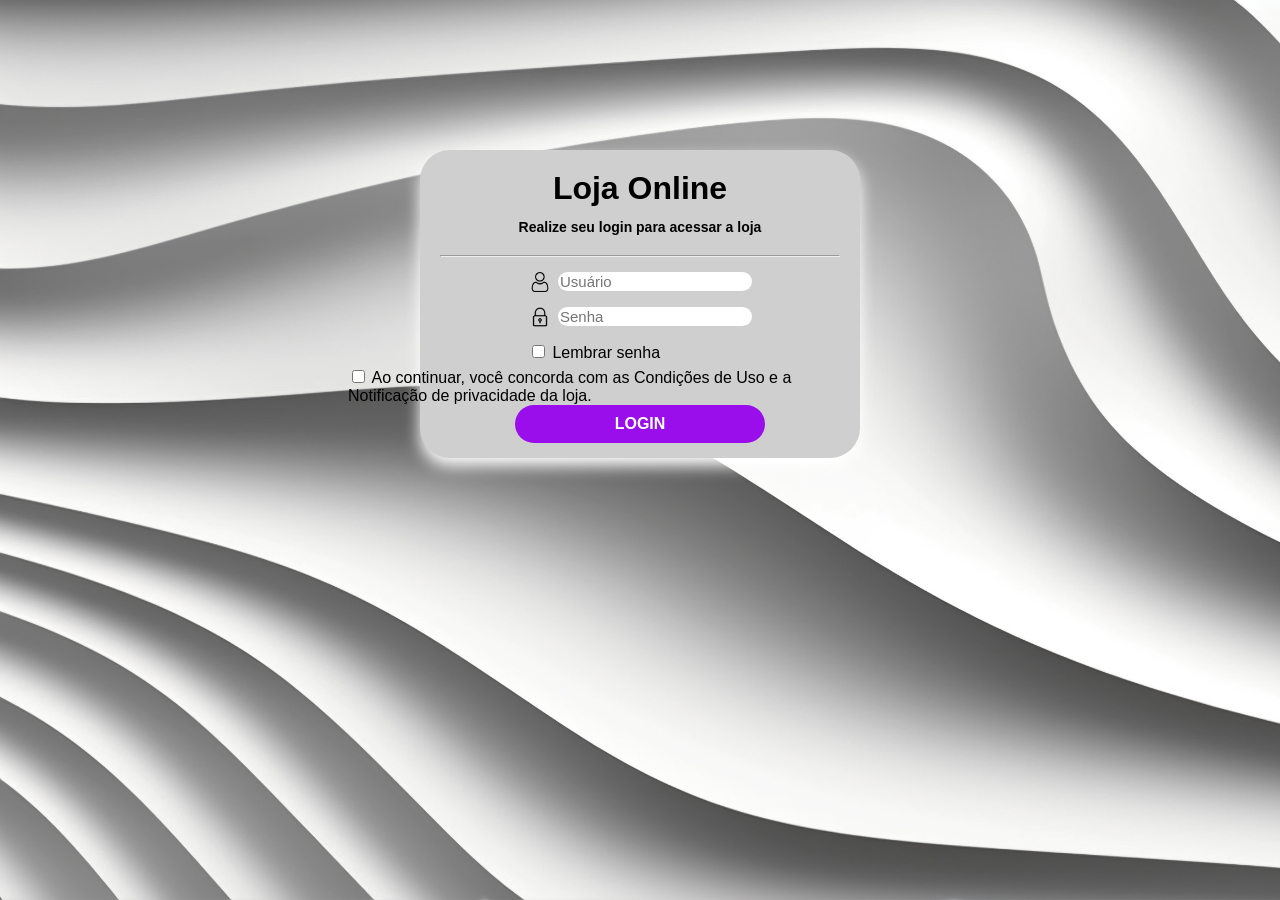
==== codigo/index.html @ 540acec7 "mudanças" ====
<!DOCTYPE html>
<html lang="en">
<link rel="stylesheet" href="style.css">
<head>
    <meta charset="UTF-8">
    <meta name="viewport" content="width=device-width, initial-scale=1.0">
    <title>Loja Online</title>
</head>
<body>

    <div class="central-login">
      <div class="central-header">
        <h1>Loja Online</h1>
        <h2>Realize seu login para acessar a loja</h2>
        <hr>
      </div>
      
      <div class="input-login">
        <input type="text" placeholder="Usuário" required>
      </div>
      <div class="input-senha">
        <input type="password" placeholder="Senha" required>
      </div>
      
      <div class="check-button">
        <label>
          <input type="checkbox" value="1">
          Lembrar senha
        </label>
        
        <label>
          <input type="checkbox" value="1">
          Ao continuar, você concorda com as Condições de Uso e a Notificação de privacidade da loja.
        </label>
      </div>
      
      <div class="central-button">
        <button type="submit">LOGIN</button>
      </div>

    </div>

</body>
</html>
---- codigo/style.css ----
/* CSS styles */
body {
  font-family: sans-serif;
  display: flex;
  flex-direction: column;
  align-items: center;
  padding: 150px 60px;
  margin: 0;
  min-height: 100vh;
  box-sizing: border-box;
  background-image: url('fundo-login.jpg');
  background-size: cover;
  background-attachment: fixed;
}

h1 {
  margin-top: 5px;
  margin-bottom: 5px;
}
h2 {
  font-size: 14px;
  margin-bottom: 20px;
}

.central-login {
  background-color: #cfcfcf;
  padding: 15px 20px;
  border-radius: 30px;
  box-shadow: 0 8px 16px white;
  width: 60%;
  max-width: 400px;
}

.central-header {
  font-size: 16px;
  text-align: center;
}
.input-login {
  margin-top: 15px;
  font-weight: bold;
  display: flex;
  align-items: start;
  flex-direction: column;

  padding-left: 30px; 
  background-image: url('user.png'); 
  background-repeat: no-repeat;
  background-position: 90px center;
  background-size: 20px;
  height: 20px;
  display: flex;
  align-items: center;
}

.input-senha {
  margin-top: 15px;
  font-weight: bold;
  display: flex;
  align-items: start;
  margin-bottom: 15px;
  gap: 5px;
  flex-direction: column;
 
  padding-left: 30px;
  background-image: url('padlock.png'); 
  background-repeat: no-repeat;
  background-position: 90px center;
  background-size: 20px;
  height: 20px;
  display: flex;
  align-items: center;
}

.input-senha input, .input-login input {
  font-size: 15px;
  border-radius: 16px;
  border:none;
  display: flex;
  align-items: center;
}

.check-button {
  gap: 5px;
  flex-direction: column;
  display: flex;
  align-items: center;
  margin-left: -92px;
}

.check-button input {
  cursor: pointer;
}

.central-button {
  width: fit-content;
  margin: 0 auto;
  display: flex;
  align-items: center;
  justify-content: center;
}

button {
  background-color: #9a0eeb;
  color: white;
  border-radius: 30px;
  padding: 10px 100px;
  border: none;
  font-size: 16px;
  font-weight: bold;
  cursor: pointer;
  transition: background-color 0.3s;
}
button:hover {
    background-color: #7105b0;
}
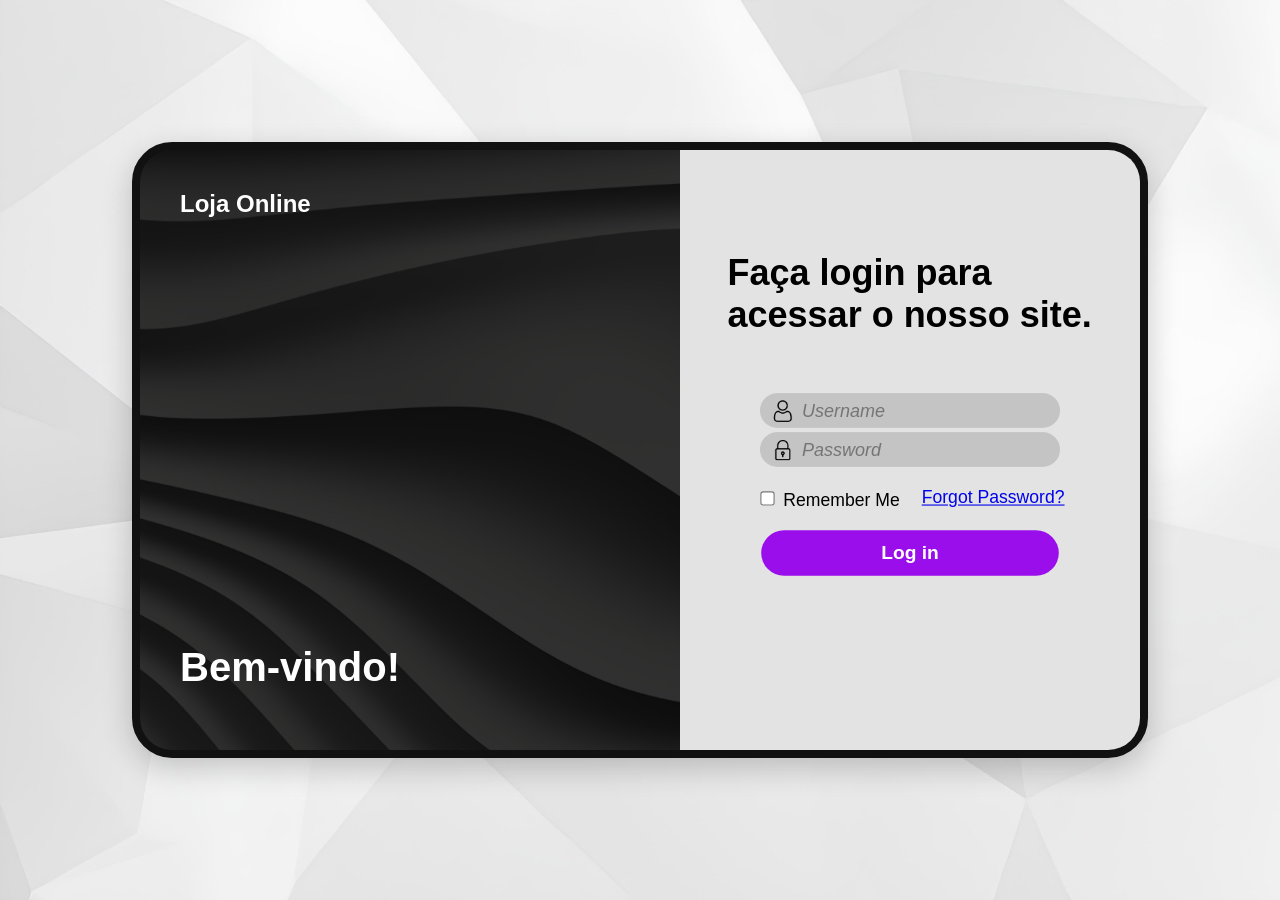
==== commit c432a597: "tela de login pronta" ====
--- a/codigo/index.html
+++ b/codigo/index.html
@@ -1,44 +1,38 @@
-<!DOCTYPE html>
-<html lang="en">
 <link rel="stylesheet" href="style.css">
-<head>
-    <meta charset="UTF-8">
-    <meta name="viewport" content="width=device-width, initial-scale=1.0">
-    <title>Loja Online</title>
-</head>
 <body>
+    <div class="main-container">
+        
+      <div class="left-side">
+        <div class="logo">Loja Online</div>
+        <h1 class="welcome-text">Bem-vindo!</h1>
+      </div>
 
-    <div class="central-login">
-      <div class="central-header">
-        <h1>Loja Online</h1>
-        <h2>Realize seu login para acessar a loja</h2>
-        <hr>
-      </div>
-      
-      <div class="input-login">
-        <input type="text" placeholder="Usuário" required>
-      </div>
-      <div class="input-senha">
-        <input type="password" placeholder="Senha" required>
-      </div>
-      
-      <div class="check-button">
-        <label>
-          <input type="checkbox" value="1">
-          Lembrar senha
-        </label>
-        
-        <label>
-          <input type="checkbox" value="1">
-          Ao continuar, você concorda com as Condições de Uso e a Notificação de privacidade da loja.
-        </label>
-      </div>
-      
-      <div class="central-button">
-        <button type="submit">LOGIN</button>
+      <div class="right-side">
+        <div class="central-login">
+          <div class="central-header">
+            <h1>Faça login para acessar o nosso site.</h1>
+          </div>
+          
+          <div class="input-login">
+            <input type="text" placeholder="Username" class="user-input" required>
+          </div>
+          <div class="input-senha">
+            <input type="password" placeholder="Password" class="senha-input" required>
+          </div>
+
+          <div class="check-button">
+            <label>
+              <input type="checkbox" value="1">
+              Remember Me
+            </label>
+            <a href="#" class="forgot-password">Forgot Password?</a>
+          </div>
+
+          <div class="central-button">
+            <button type="submit">Log in</button>
+          </div>
+        </div>
       </div>
 
     </div>
-
-</body>
-</html>+</body>
--- a/codigo/style.css
+++ b/codigo/style.css
@@ -1,90 +1,130 @@
 /* CSS styles */
+/* Limpando o body para centralizar a caixa grande perfeitamente */
 body {
-  font-family: sans-serif;
+  font-family: Poppins, sans-serif;
+  display: flex;
+  justify-content: center;
+  align-items: center; /* Centraliza na vertical */
+  margin: 0;
+  min-height: 100vh;
+  background: url(fundo.jpg); /* Fundo claro da tela toda (fora da caixa) */
+  background-size: cover;
+}
+
+/* A CAIXA NOVA (O contorno preto e arredondado da sua print) */
+.main-container {
+  display: flex;
+  width: 1000px;         /* Largura total da tela dividida */
+  min-height: 600px;     /* Altura da tela */
+  background-color: white; 
+  border-radius: 40px;   /* Bordas bem redondas */
+  box-shadow: 0 10px 30px rgba(0,0,0,0.2);
+  overflow: hidden;      /* IMPEDE que o fundo preto vaze pelas bordas redondas */
+  border: 8px solid #111; /* Borda preta por fora como na imagem */
+  background-color: #111; /* Pinta a caixa mestre de preto */
+}
+
+/* O LADO PRETO */
+.left-side {
+  flex: 1; /* Pega 50% do espaço */
+  background-color: #111; /* Cor preta */
+  color: white;
+  padding: 40px;
   display: flex;
   flex-direction: column;
-  align-items: center;
-  padding: 150px 60px;
-  margin: 0;
-  min-height: 100vh;
-  box-sizing: border-box;
-  background-image: url('fundo-login.jpg');
+  justify-content: space-between; /* Joga o logo pra cima e o welcome pra baixo */
+
+  /* Depois você coloca sua background-image aqui dentro */
+  background: url(fundo-login.jpg);
   background-size: cover;
-  background-attachment: fixed;
 }
 
-h1 {
-  margin-top: 5px;
-  margin-bottom: 5px;
+/* O LADO BRANCO */
+.right-side {
+  flex: 1; /* Pega os outros 50% do espaço */
+  background-color: #E3E3E3;
+  display: flex;
+  justify-content: center;
+  align-items: center; /* Centraliza seu formulário no meio do lado direito */
 }
-h2 {
-  font-size: 14px;
+
+
+.left-side .logo {
+  font-size: 24px;
+  font-weight: bold;
+}
+
+.left-side .welcome-text {
+  font-size: 40px;
   margin-bottom: 20px;
 }
 
-.central-login {
-  background-color: #cfcfcf;
-  padding: 15px 20px;
-  border-radius: 30px;
-  box-shadow: 0 8px 16px white;
-  width: 60%;
-  max-width: 400px;
-}
-
-.central-header {
-  font-size: 16px;
-  text-align: center;
-}
+/* O restante do seu CSS para inputs e botões (input-login, button, etc) continua igual! */
+/*------------------------------------------------*/
 .input-login {
   margin-top: 15px;
-  font-weight: bold;
+  margin-bottom: 10px;
   display: flex;
-  align-items: start;
   flex-direction: column;
-
-  padding-left: 30px; 
-  background-image: url('user.png'); 
-  background-repeat: no-repeat;
-  background-position: 90px center;
-  background-size: 20px;
-  height: 20px;
-  display: flex;
+  gap: 10px;
   align-items: center;
 }
 
+.input-login .user-input {
+  font-size: 15px;
+  border-radius: 16px;
+  background-color: #C4C4C4;
+  border: none;
+  padding: 6px 35px;
+  font-style: italic;
+  width: 250px;
+  box-sizing: border-box;
+  transform: scale(1.2);
+
+  background-image: url('user.png');
+  background-repeat: no-repeat;
+  background-position: 10px center;
+  background-size: 18px;
+}
+.input-login .user-input:focus {
+  outline: none;
+}
+/*------------------------------------------------*/
 .input-senha {
-  margin-top: 15px;
-  font-weight: bold;
+  margin-bottom: 25px;
   display: flex;
-  align-items: start;
-  margin-bottom: 15px;
-  gap: 5px;
   flex-direction: column;
- 
-  padding-left: 30px;
-  background-image: url('padlock.png'); 
-  background-repeat: no-repeat;
-  background-position: 90px center;
-  background-size: 20px;
-  height: 20px;
-  display: flex;
+  gap: 10px;
   align-items: center;
 }
 
-.input-senha input, .input-login input {
+.input-senha .senha-input {
   font-size: 15px;
   border-radius: 16px;
-  border:none;
-  display: flex;
-  align-items: center;
+  background-color: #C4C4C4;
+  border: none;
+  padding: 6px 35px;
+  font-style: italic;
+  width: 250px;
+  box-sizing: border-box;
+  transform: scale(1.2);
+
+  background-image: url('padlock.png');
+  background-repeat: no-repeat;
+  background-position: 10px center;
+  background-size: 18px;
 }
+.input-senha .senha-input:focus {
+  outline: none;
+}
+/*------------------------------------------------*/
 
 .check-button {
-  gap: 5px;
-  flex-direction: column;
+  margin-bottom: 25px;
   display: flex;
-  align-items: center;
-  margin-left: -92px;
+  justify-content: center;
+  gap: 20px;
+  transform: scale(1.1);
 }
 
 .check-button input {
@@ -97,6 +137,15 @@
   display: flex;
   align-items: center;
   justify-content: center;
+  margin-bottom: 100px;
+  transform: scale(1.2);
+}
+
+.central-header {
+  font-size: 18px;
+  font-weight: bold;
+  margin-bottom: 60px;
+  width: 365px;
 }
 
 button {
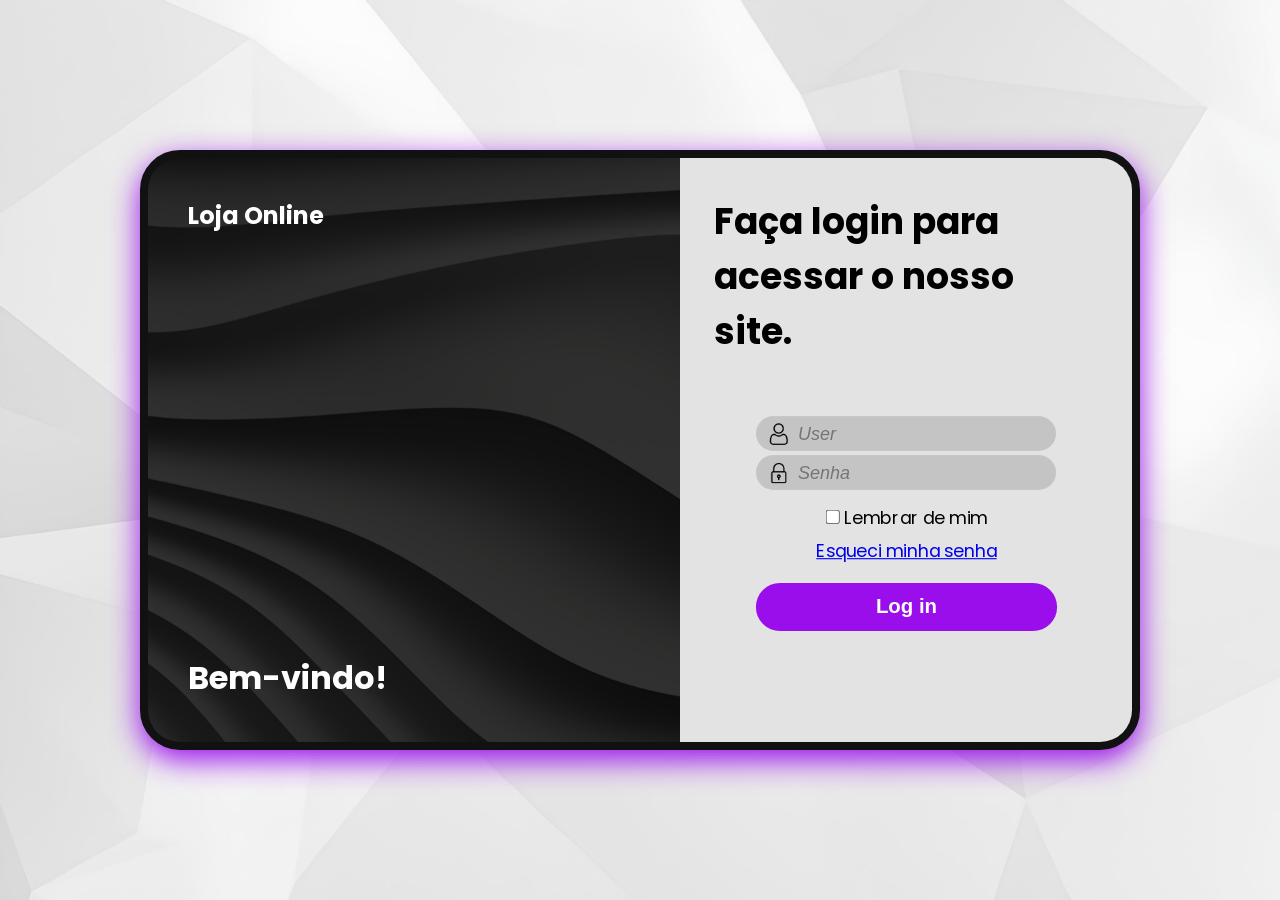
==== commit 8091418b: "terminei a parte de login e organizei o código" ====
--- a/codigo/index.html
+++ b/codigo/index.html
@@ -1,38 +1,60 @@
-<link rel="stylesheet" href="style.css">
+<!DOCTYPE html>
+<html lang="pt-br">
+  <head>
+    <title>Loja Online</title>
+    <meta charset="UTF-8">
+    <link rel="stylesheet" href="css/login.css">
+    <meta name="viewport" content="width=device-width, initial-scale=1.0">
+    <link href="https://fonts.googleapis.com/css2?family=Poppins:wght@300;400;500;600;700&display=swap" rel="stylesheet">
+  </head>
+
 <body>
-    <div class="main-container">
-        
-      <div class="left-side">
-        <div class="logo">Loja Online</div>
-        <h1 class="welcome-text">Bem-vindo!</h1>
-      </div>
 
-      <div class="right-side">
-        <div class="central-login">
-          <div class="central-header">
-            <h1>Faça login para acessar o nosso site.</h1>
-          </div>
-          
+ <!-- BLOCO PRINCIPAL -->
+  <div class="main-container">
+
+    <!-- BLOCO ESQUERDO -->
+    <div class="left-side">
+      <h2>Loja Online</h2>
+      <h1>Bem-vindo!</h1>
+    </div>
+
+    <!-- BLOCO DIREITO -->
+    <div class="right-side">
+      <div class="central-login">
+        <div class="central-header">
+          <h1>Faça login para acessar o nosso site.</h1>
+        </div>
+
+        <form onsubmit="fazerLogin(event)">
+
+          <!-- CAMPO USUÁRIO / SENHA -->
           <div class="input-login">
-            <input type="text" placeholder="Username" class="user-input" required>
+            <input type="text" id="js-user" placeholder="User" class="user-input" required>
           </div>
           <div class="input-senha">
-            <input type="password" placeholder="Password" class="senha-input" required>
+            <input type="password" id="js-senha" placeholder="Senha" class="senha-input" required>
           </div>
 
+          <!-- CAMPO CHECKBOX / ESQUECI SENHA -->
           <div class="check-button">
             <label>
               <input type="checkbox" value="1">
-              Remember Me
+              Lembrar de mim
             </label>
-            <a href="#" class="forgot-password">Forgot Password?</a>
+            <a href="#" class="forgot-password">Esqueci minha senha</a>
           </div>
 
+          <!-- CAMPO LOGIN -->
           <div class="central-button">
             <button type="submit">Log in</button>
           </div>
-        </div>
+          
+        </form>
       </div>
+    </div>
+  </div>
 
-    </div>
-</body>+<script src="login.js"></script>
+</body>
+</html>
--- a/codigo/css/login.css
+++ b/codigo/css/login.css
@@ -0,0 +1,153 @@
+* {
+  box-sizing: border-box; /*manter tamanho limite definido*/
+  margin: 0; /*tirar espaços nas bordas*/
+}
+body {
+  font-family: 'Poppins', sans-serif;
+  display: flex; /*centralizar*/
+  justify-content: center; /*horizontal*/
+  align-items: center; /*vertical*/
+  min-height: 100vh; /*altura da tela*/
+  background: url('../img/fundo.jpg');
+  background-size: cover;
+}
+
+/* CONTORNO QUE UNE AS 2 TELAS */
+.main-container {
+  display: flex;
+  width: 1000px;
+  height: 600px;
+  background-color: #111111;
+
+  overflow: hidden;
+  border-radius: 40px;
+  border: 8px solid #111111;
+  box-shadow: 0 10px 30px #9a0eeb;
+}
+
+/* LADO PRETO */
+.left-side {
+  flex: 50; /*pega 50% do main-container*/
+  color: white;
+  padding: 40px 40px;
+  display: flex;
+  flex-direction: column; /*organiza verticalmente ao inves de horizontalmente*/
+  justify-content: space-between;
+  
+  background: url('../img/fundo-login.jpg');
+  background-size: cover;
+}
+
+/* LADO BRANCO */
+.right-side {
+  flex: 50;
+  background-color: #E3E3E3;
+  display: flex;
+  justify-content: center;
+  align-items: center;
+}
+
+.central-header {
+  font-size: 18px;
+  margin-bottom: 60px;
+  width: 385px;
+}
+
+/*----------------------<LOGIN----------------------*/
+.input-login {
+  display: flex;
+  align-items: center;
+  flex-direction: column;
+  margin-top: 15px;
+  margin-bottom: 10px;
+}
+
+.input-login .user-input {
+  background-color: #C4C4C4;
+  font-size: 15px;
+  font-style: italic;
+  padding: 6px 35px;
+  border-radius: 16px;
+  border: none;
+  width: 250px; /*tamanho do input*/
+  transform: scale(1.2); /*aumenta a proporção em 20%*/
+
+  background-image: url('../img/user.png');
+  background-repeat: no-repeat;
+  background-position: 10px center;
+  background-size: 18px;
+}
+.input-login .user-input:focus {
+  outline: #9a0eeb outset 1px; /*color style width*/
+}
+/*----------------------LOGIN>----------------------*/
+
+/*----------------------<SENHA----------------------*/
+.input-senha {
+  display: flex;
+  align-items: center;
+  flex-direction: column;
+  margin-top: 10px;
+  margin-bottom: 20px;
+}
+
+.input-senha .senha-input {
+  background-color: #C4C4C4;
+  font-size: 15px;
+  font-style: italic;
+  padding: 6px 35px;
+  border-radius: 16px;
+  border: none;
+  width: 250px;
+  transform: scale(1.2);
+
+  background-image: url('../img/padlock.png');
+  background-repeat: no-repeat;
+  background-position: 10px center;
+  background-size: 18px;
+}
+.input-senha .senha-input:focus {
+  outline: #9a0eeb outset 1px;
+}
+/*----------------------SENHA>----------------------*/
+
+/* CHECKBOX E ESQUECI SENHA */
+.check-button {
+  margin-bottom: 25px;
+  gap: 5px;
+  display: flex;
+  justify-content: center;
+  align-items: center;
+  flex-direction: column;
+  transform: scale(1.1);
+}
+
+.check-button input {
+  cursor: pointer;
+}
+
+.central-button {
+  margin-bottom: 80px;
+  display: flex;
+  align-items: center;
+  justify-content: center;
+  transform: scale(1.2);
+}
+
+button {
+  background-color: #9a0eeb;
+  color: white;
+  font-size: 17px;
+  font-weight: 700;
+  border-radius: 30px;
+  border: none;
+  padding: 10px 100px;
+  cursor: pointer;
+  transition: background-color 0.3s;
+}
+button:hover {
+    background-color: #7105b0;
+}
+button:active {
+    background-color: #4d0378;
+}
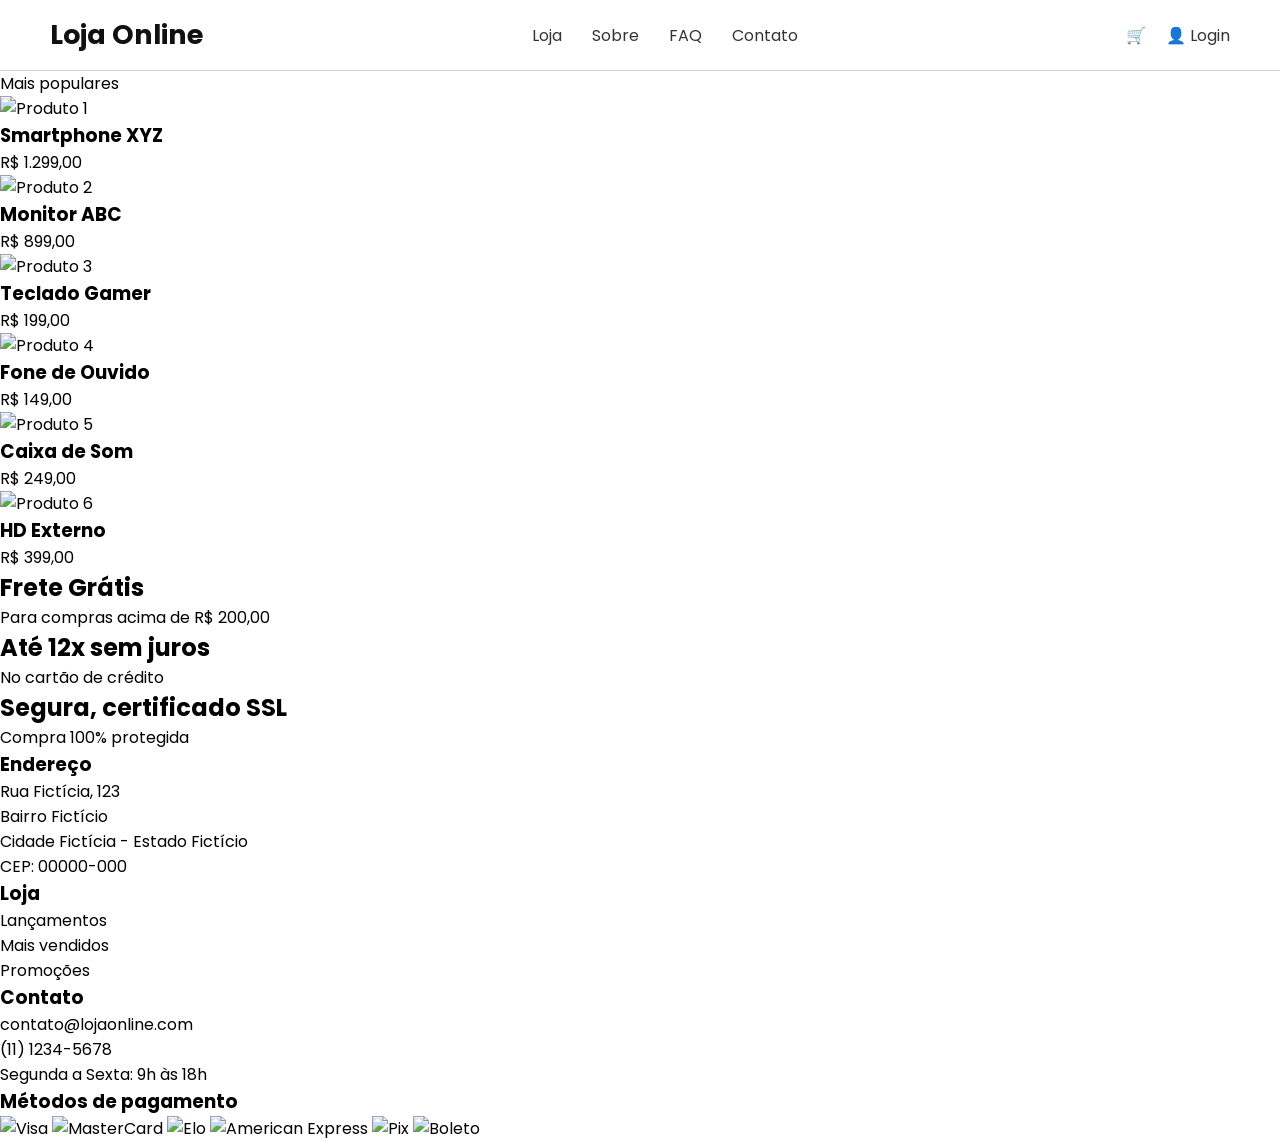
==== commit 0192d8b2: "esqueleto do site em html pronto e header pronto em css" ====
--- a/codigo/index.html
+++ b/codigo/index.html
@@ -3,58 +3,119 @@
   <head>
     <title>Loja Online</title>
     <meta charset="UTF-8">
-    <link rel="stylesheet" href="css/login.css">
+    <link rel="stylesheet" href="css/index.css">
     <meta name="viewport" content="width=device-width, initial-scale=1.0">
     <link href="https://fonts.googleapis.com/css2?family=Poppins:wght@300;400;500;600;700&display=swap" rel="stylesheet">
   </head>
 
 <body>
 
- <!-- BLOCO PRINCIPAL -->
-  <div class="main-container">
+  <header class="navbar" id="head">
+    <div class="navbar-left">
+      <a href="#head">Loja Online</a>
+    </div>
+    
+    <nav class="navbar-center">
+      <a href="#head">Loja</a>
+      <a href="pagina nao definida">Sobre</a>
+      <a href="pagina nao definida">FAQ</a>
+      <a href="#footer">Contato</a>
+    </nav>
 
-    <!-- BLOCO ESQUERDO -->
-    <div class="left-side">
-      <h2>Loja Online</h2>
-      <h1>Bem-vindo!</h1>
+    <div class="navbar-right">
+      <a href="#"><span class="icon-cart">🛒</span></a>
+      <a href="inicio.html" class="login">👤 Login</a>
     </div>
 
-    <!-- BLOCO DIREITO -->
-    <div class="right-side">
-      <div class="central-login">
-        <div class="central-header">
-          <h1>Faça login para acessar o nosso site.</h1>
-        </div>
+  </header>
 
-        <form onsubmit="fazerLogin(event)">
-
-          <!-- CAMPO USUÁRIO / SENHA -->
-          <div class="input-login">
-            <input type="text" id="js-user" placeholder="User" class="user-input" required>
-          </div>
-          <div class="input-senha">
-            <input type="password" id="js-senha" placeholder="Senha" class="senha-input" required>
-          </div>
-
-          <!-- CAMPO CHECKBOX / ESQUECI SENHA -->
-          <div class="check-button">
-            <label>
-              <input type="checkbox" value="1">
-              Lembrar de mim
-            </label>
-            <a href="#" class="forgot-password">Esqueci minha senha</a>
-          </div>
-
-          <!-- CAMPO LOGIN -->
-          <div class="central-button">
-            <button type="submit">Log in</button>
-          </div>
-          
-        </form>
+  <div class="main-container">
+    <label>Mais populares</label>
+    <div class="main-cards">
+      <div class="card">
+        <img src="img/celular.png" alt="Produto 1">
+        <h3>Smartphone XYZ</h3>
+        <p>R$ 1.299,00</p>
+      </div>
+      <div class="card">
+        <img src="img/monitor.png" alt="Produto 2">
+        <h3>Monitor ABC</h3>
+        <p>R$ 899,00</p>
+      </div>
+      <div class="card">
+        <img src="img/teclado.png" alt="Produto 3">
+        <h3>Teclado Gamer</h3>
+        <p>R$ 199,00</p>
+      </div>
+      <div class="card">
+        <img src="img/fone.png" alt="Produto 4">
+        <h3>Fone de Ouvido</h3>
+        <p>R$ 149,00</p>
+      </div>
+      <div class="card">
+        <img src="img/caixa.png" alt="Produto 5">
+        <h3>Caixa de Som</h3>
+        <p>R$ 249,00</p>
+      </div>
+      <div class="card">
+        <img src="img/hd.png" alt="Produto 6">
+        <h3>HD Externo</h3>
+        <p>R$ 399,00</p>
       </div>
     </div>
   </div>
 
-<script src="login.js"></script>
+  <div class="pre-footer">
+    <div class="pre-footer-left">
+      <h2>Frete Grátis</h2>
+      <p>Para compras acima de R$ 200,00</p>
+    </div>
+
+    <div class="pre-footer-center">
+      <h2>Até 12x sem juros</h2>
+      <p>No cartão de crédito</p>
+    </div>
+
+    <div class="pre-footer-right">
+      <h2>Segura, certificado SSL</h2>
+      <p>Compra 100% protegida</p>
+    </div>
+  </div>
+
+  <div class="footer" id="footer">
+    <div class="footer-1">
+      <h3>Endereço</h3>
+      <p>Rua Fictícia, 123</p>
+      <p>Bairro Fictício</p>
+      <p>Cidade Fictícia - Estado Fictício</p>
+      <p>CEP: 00000-000</p>
+    </div>
+
+    <div class="footer-2">
+      <h3>Loja</h3>
+      <p>Lançamentos</p>
+      <p>Mais vendidos</p>
+      <p>Promoções</p>
+    </div>
+
+    <div class="footer-3">
+      <h3>Contato</h3>
+      <p>contato@lojaonline.com</p>
+      <p>(11) 1234-5678</p>
+      <p>Segunda a Sexta: 9h às 18h</p>
+    </div>
+
+    <div class="footer-4">
+      <h3>Métodos de pagamento</h3>
+      <img src="img/visa.png" alt="Visa">
+      <img src="img/mastercard.png" alt="MasterCard">
+      <img src="img/elo.png" alt="Elo">
+      <img src="img/amex.png" alt="American Express">
+      <img src="img/pix.png" alt="Pix">
+      <img src="img/boleto.png" alt="Boleto">
+    </div>
+
+  </div>
+
 </body>
 </html>
--- a/codigo/css/index.css
+++ b/codigo/css/index.css
@@ -0,0 +1,64 @@
+* {
+  box-sizing: border-box; /*manter tamanho limite definido*/
+  margin: 0; /*tirar espaços nas bordas*/
+}
+body {
+  font-family: 'Poppins', sans-serif;
+  min-height: 100vh; /*altura da tela*/
+}
+
+
+.navbar {
+  display: flex;
+  justify-content: space-between;
+  align-items: center;
+  padding: 15px 50px;
+  border-bottom: 1px solid #d4d4d4;
+}
+
+
+/* LOGO / TÍTULO */
+.navbar-left {
+    font-size: 27px;
+    font-weight: bold;
+}
+.navbar-left a {
+  text-decoration: none;
+  color: #111111;
+}
+.navbar-left: a:visited {
+  text-decoration: none;
+  color: #111111;
+}
+/*------------------------------*/
+
+/* LOJA / SOBRE / FAQ / CONTATO */
+.navbar-center {
+  display: flex;
+  gap: 30px;
+}
+.navbar-center a {
+  text-decoration: none;
+  color: #333;
+}
+.navbar-center: a:visited {
+  text-decoration: none;
+  color: #333;
+}
+/*------------------------------*/
+
+/* CARRINHO / LOGIN */
+.navbar-right {
+  display: flex;
+  align-items: center;
+  gap: 20px;
+}
+.navbar-right a {
+  text-decoration: none;
+  color: #333;
+}
+.navbar-right: a:visited {
+  text-decoration: none;
+  color: #333;
+}
+/*------------------------------*/
